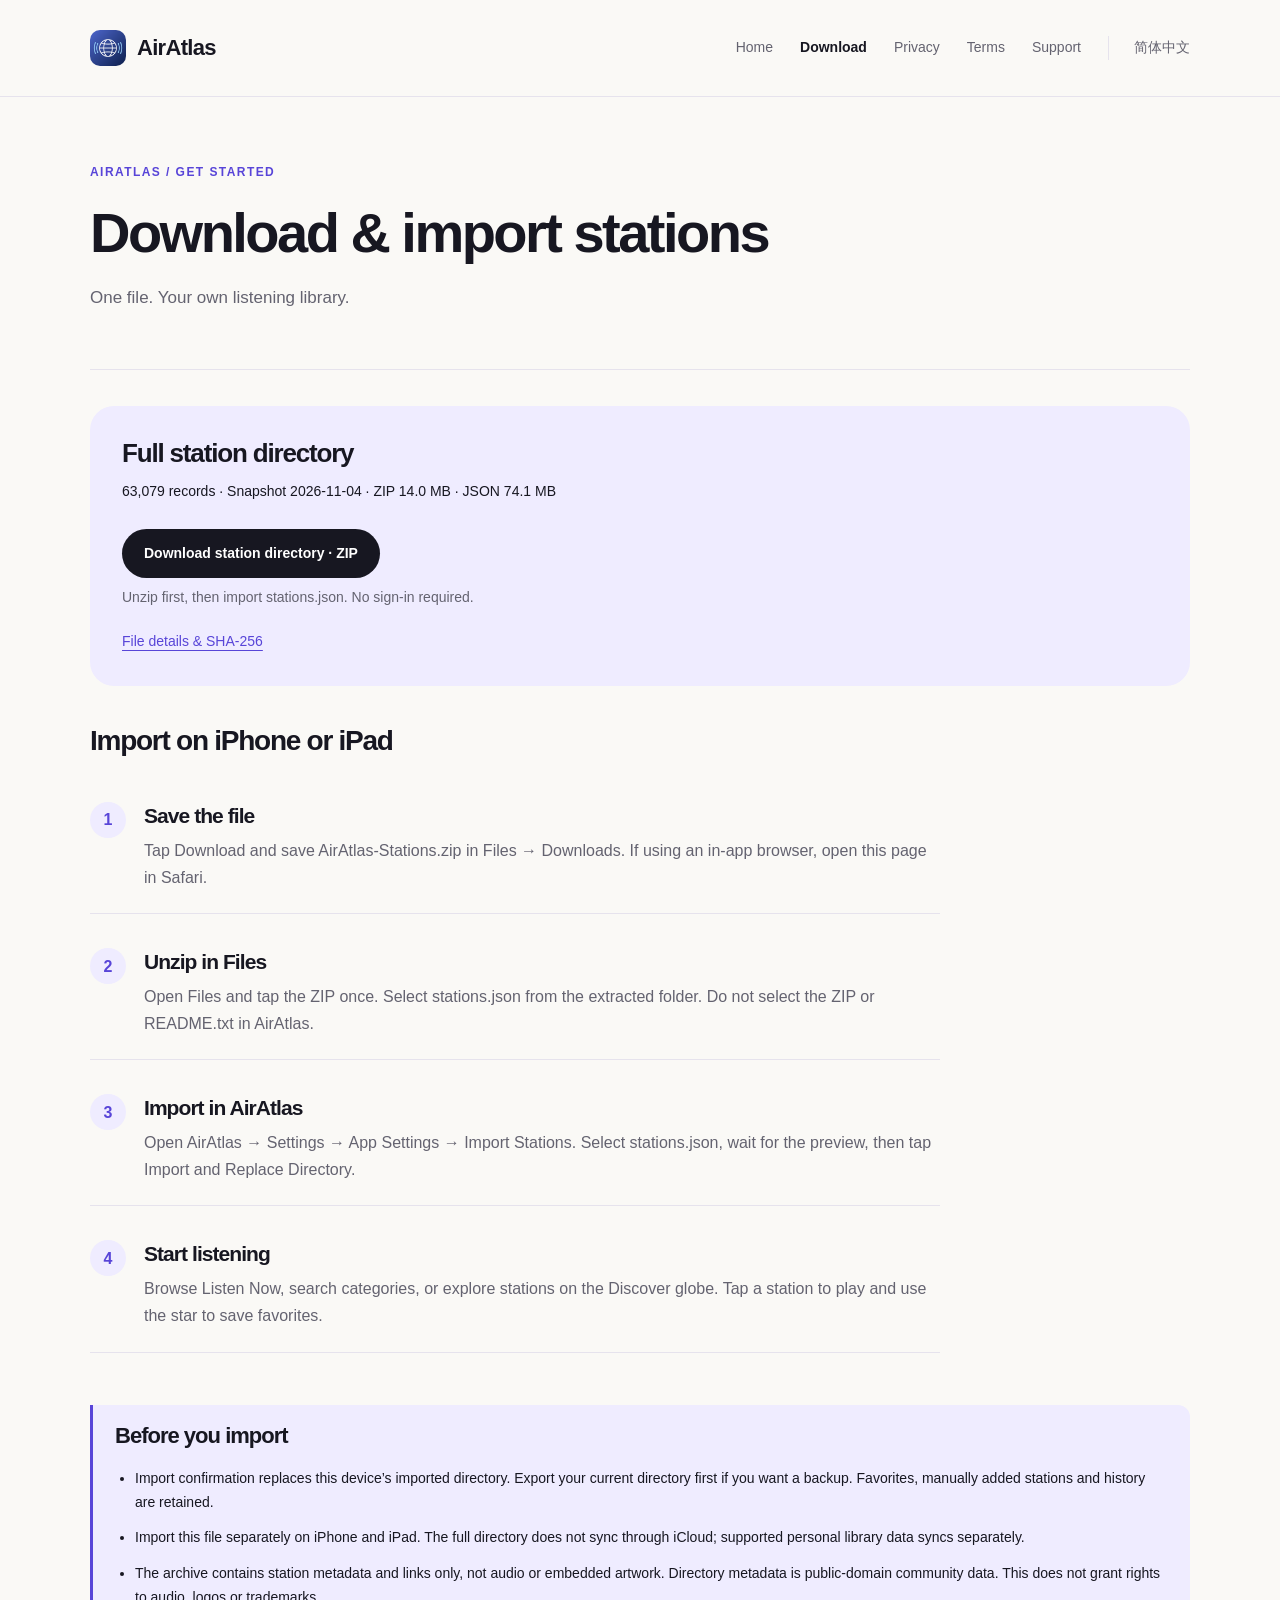
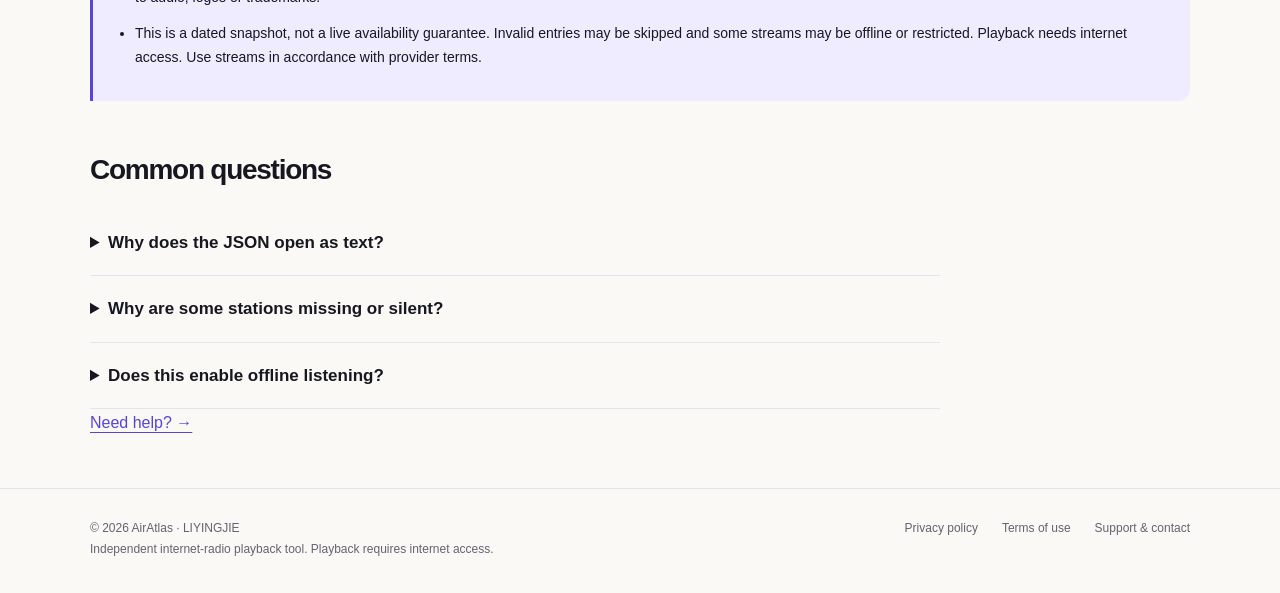
==== guide-en.html @ 5f5acb63 "Add station directory download and bilingual import guide" ====
<!doctype html><html lang="en"><head><meta charset="utf-8"><meta name="viewport" content="width=device-width, initial-scale=1"><title>Download &amp; import stations · AirAtlas</title><meta name="description" content="One file. Your own listening library."><meta name="theme-color" content="#faf9f6"><link rel="canonical" href="https://oooooooooooooooodles.github.io/airatlas-website/guide-en.html"><link rel="alternate" hreflang="zh-CN" href="https://oooooooooooooooodles.github.io/airatlas-website/guide.html"><link rel="alternate" hreflang="en" href="https://oooooooooooooooodles.github.io/airatlas-website/guide-en.html"><link rel="icon" href="app-icon.png"><link rel="stylesheet" href="site.css"></head><body><a class="skip" href="#main">Skip to content</a><header><div class="wrap nav"><a class="brand" href="index-en.html" aria-label="AirAtlas home"><img src="app-icon.png" width="36" height="36" alt="">AirAtlas</a><nav class="nav-links" aria-label="Main navigation"><a href="index-en.html">Home</a><a href="guide-en.html" aria-current="page">Download</a><a href="privacy-en.html">Privacy</a><a href="terms-en.html">Terms</a><a href="support-en.html">Support</a><a class="language" href="guide.html" lang="zh-CN" hreflang="zh-CN">简体中文</a></nav></div></header><main id="main" class="wrap"><div class="page-title"><div class="eyebrow">AIRATLAS / GET STARTED</div><h1>Download & import stations</h1><p class="description">One file. Your own listening library.</p></div>
    <section class="directory-download" aria-labelledby="download-title"><h2 id="download-title">Full station directory</h2><p>63,079 records · Snapshot 2026-11-04 · ZIP 14.0 MB · JSON 74.1 MB</p><a class="button" href="AirAtlas-Stations.zip" download>Download station directory · ZIP</a><p class="muted">Unzip first, then import stations.json. No sign-in required.</p><a href="catalog-info.json" download>File details & SHA-256</a></section>
    <section class="guide-section"><h2>Import on iPhone or iPad</h2><ol class="guide-steps"><li><span class="step-number">1</span><div><h3>Save the file</h3><p>Tap Download and save AirAtlas-Stations.zip in Files → Downloads. If using an in-app browser, open this page in Safari.</p></div></li><li><span class="step-number">2</span><div><h3>Unzip in Files</h3><p>Open Files and tap the ZIP once. Select stations.json from the extracted folder. Do not select the ZIP or README.txt in AirAtlas.</p></div></li><li><span class="step-number">3</span><div><h3>Import in AirAtlas</h3><p>Open AirAtlas → Settings → App Settings → Import Stations. Select stations.json, wait for the preview, then tap Import and Replace Directory.</p></div></li><li><span class="step-number">4</span><div><h3>Start listening</h3><p>Browse Listen Now, search categories, or explore stations on the Discover globe. Tap a station to play and use the star to save favorites.</p></div></li></ol></section>
    <section class="guide-section notice"><h2>Before you import</h2><ul><li>Import confirmation replaces this device’s imported directory. Export your current directory first if you want a backup. Favorites, manually added stations and history are retained.</li><li>Import this file separately on iPhone and iPad. The full directory does not sync through iCloud; supported personal library data syncs separately.</li><li>The archive contains station metadata and links only, not audio or embedded artwork. Directory metadata is public-domain community data. This does not grant rights to audio, logos or trademarks.</li><li>This is a dated snapshot, not a live availability guarantee. Invalid entries may be skipped and some streams may be offline or restricted. Playback needs internet access. Use streams in accordance with provider terms.</li></ul></section>
    <section class="guide-section"><h2>Common questions</h2><details><summary>Why does the JSON open as text?</summary><p>Save it to Files, then select it from Import Stations inside AirAtlas. Do not paste its contents into the app.</p></details><details><summary>Why are some stations missing or silent?</summary><p>The importer skips invalid records. A live address may also have changed or become unavailable; try another station or import an updated file.</p></details><details><summary>Does this enable offline listening?</summary><p>No. Station information can be stored locally, but live audio requires an internet connection.</p></details><p><a href="support-en.html">Need help? →</a></p></section></main><footer><div class="wrap footer-row"><div class="footer-copy">© 2026 AirAtlas · LIYINGJIE<br>Independent internet-radio playback tool. Playback requires internet access.</div><div class="footer-links"><a href="privacy-en.html">Privacy policy</a><a href="terms-en.html">Terms of use</a><a href="support-en.html">Support & contact</a></div></div></footer></body></html>
---- site.css ----
:root{--paper:#faf9f6;--ink:#171721;--muted:#646370;--accent:#5845d8;--line:#e6e3ed;--soft:#efecff;--white:#fff;color-scheme:light;font-family:-apple-system,BlinkMacSystemFont,"Segoe UI","PingFang SC","Microsoft YaHei",sans-serif;font-synthesis:none}*{box-sizing:border-box}body{margin:0;background:var(--paper);color:var(--ink);line-height:1.7}a{color:var(--accent);text-underline-offset:4px}a:hover{text-decoration:underline}a:focus-visible,summary:focus-visible{outline:3px solid var(--accent);outline-offset:5px}img{max-width:100%;height:auto}h1,h2,h3,p{margin-top:0}h1,h2,h3{line-height:1.18;letter-spacing:-.045em}p{margin-bottom:1.2em}.wrap{max-width:1180px;margin:auto;padding:0 40px}.skip{position:absolute;left:20px;top:-70px;background:#fff;padding:12px;z-index:10}.skip:focus{top:10px}header{border-bottom:1px solid var(--line)}.nav{min-height:96px;display:flex;align-items:center;justify-content:space-between;gap:28px}.brand{display:flex;align-items:center;gap:11px;font-size:22px;font-weight:700;letter-spacing:-.7px;text-decoration:none;color:var(--ink)}.brand img{width:36px;height:36px;border-radius:10px}.nav-links{display:flex;gap:27px;align-items:center}.nav-links a{text-decoration:none;color:var(--muted);font-size:14px}.nav-links a[aria-current=page]{color:var(--ink);font-weight:650}.nav-links a:hover{color:var(--accent)}.language{border-left:1px solid var(--line);padding-left:25px}.eyebrow{font-size:12px;letter-spacing:.12em;font-weight:650;color:var(--accent);text-transform:uppercase}.hero{display:grid;grid-template-columns:1.1fr 1fr;align-items:center;gap:35px;padding-top:80px;padding-bottom:88px}.hero h1{font-size:clamp(48px,6.1vw,78px);font-weight:720;margin:24px 0;line-height:1.16}.hero .lead{font-size:18px;color:var(--muted);max-width:445px;line-height:1.85}.actions{display:flex;gap:14px;align-items:center;flex-wrap:wrap;margin-top:32px}.button{display:inline-flex;justify-content:center;align-items:center;min-height:49px;padding:11px 22px;border-radius:100px;background:var(--ink);color:#fff;text-decoration:none;font-size:14px;font-weight:550}.button:hover{background:var(--accent);text-decoration:none}.button.secondary{background:transparent;color:var(--ink);border:1px solid #ccc7d8}.status{font-size:12px;color:var(--muted);margin-top:21px}.status:before{content:"";display:inline-block;width:7px;height:7px;background:var(--accent);border-radius:50%;margin-right:8px}.art-stage{position:relative;min-height:455px;display:flex;align-items:center;justify-content:center;background:#ede9fb;border-radius:42% 42% 33% 36%;isolation:isolate}.cover{position:absolute;width:57%;border-radius:18px;box-shadow:0 22px 48px #30235e30;border:1px solid #ffffff66}.cover.first{transform:translate(-45px,-25px) rotate(-11deg);z-index:2}.cover.second{transform:translate(65px,35px) rotate(13deg)}.art-caption{position:absolute;bottom:12px;font-size:11px;color:#71677f;letter-spacing:.05em}.intro{border-top:1px solid var(--line);display:grid;grid-template-columns:1fr 1.5fr;gap:80px;padding-top:58px;padding-bottom:62px}.intro h2{font-size:34px;max-width:280px}.intro p{font-size:19px;color:var(--muted);max-width:650px;margin:0}.features{display:grid;grid-template-columns:repeat(3,1fr);gap:38px;padding:12px 0 72px}.feature{border-top:1px solid var(--line);padding-top:22px}.feature .number{font-size:12px;color:var(--accent)}.feature h3{font-size:22px;letter-spacing:-.025em;margin:18px 0 12px}.feature p{font-size:15px;color:var(--muted);margin:0}.privacy-note{display:flex;align-items:center;justify-content:space-between;gap:40px;background:var(--soft);border-radius:24px;padding:34px 40px;margin-bottom:74px}.privacy-note h2{font-size:24px;margin-bottom:8px}.privacy-note p{font-size:14px;color:var(--muted);margin:0}.privacy-note a{white-space:nowrap;font-size:14px}.page-title{padding:65px 0 35px;border-bottom:1px solid var(--line)}.page-title h1{font-size:clamp(38px,5vw,56px);margin:18px 0}.page-title .description{font-size:17px;color:var(--muted);max-width:660px}.meta{font-size:13px;color:var(--muted)}.document{display:grid;grid-template-columns:210px 1fr;gap:75px;padding-top:42px;padding-bottom:82px}.toc{font-size:13px;align-self:start;position:sticky;top:30px}.toc a{display:block;padding:6px 0;color:var(--muted);text-decoration:none}.toc a:hover{color:var(--accent)}.document article{max-width:750px}.document section{scroll-margin-top:30px;margin-bottom:35px}.document h2{font-size:25px;letter-spacing:-.025em;margin:5px 0 16px}.document p,.document li{font-size:15px;color:#4e4c5b}.document ul{padding-left:21px}.document strong{color:var(--ink);font-weight:600}.notice{padding:18px 22px;border-left:3px solid var(--accent);background:var(--soft);font-size:14px;border-radius:0 12px 12px 0}.contact-box{background:var(--soft);border-radius:20px;padding:28px;margin-bottom:35px}.contact-box h2{margin-top:0}.contact-box .email{font-size:clamp(18px,3vw,24px);overflow-wrap:anywhere;font-weight:550}.contact-box p{margin-bottom:0}details{padding:20px 0;border-bottom:1px solid var(--line)}summary{cursor:pointer;font-size:17px;font-weight:550;line-height:1.5}details p{margin:15px 0 2px!important}footer{border-top:1px solid var(--line);padding:29px 0 34px}.footer-row{display:flex;justify-content:space-between;gap:22px;align-items:start}.footer-copy{font-size:12px;color:var(--muted)}.footer-links{display:flex;gap:24px;font-size:12px}.footer-links a{color:var(--muted);text-decoration:none}.preview-note{background:#fff5dc;color:#655329;text-align:center;font-size:12px;padding:8px 18px}.not-found{padding:100px 0;min-height:60vh}.not-found h1{font-size:60px}.muted{color:var(--muted)}@media(max-width:850px){.wrap{padding:0 25px}.hero{gap:16px;padding-top:48px;padding-bottom:54px}.hero h1{font-size:52px}.art-stage{min-height:340px}.intro{gap:35px}.document{grid-template-columns:155px 1fr;gap:35px}.features{gap:24px}.nav-links{gap:18px}}@media(max-width:620px){.wrap{padding:0 22px}.nav{min-height:82px;gap:15px;flex-wrap:wrap;padding-top:16px;padding-bottom:14px}.brand{font-size:20px}.brand img{width:31px;height:31px}.nav-links{gap:15px}.nav-links a{font-size:12px}.language{padding-left:13px}.hero{grid-template-columns:1fr;padding-top:40px;padding-bottom:45px;gap:30px}.hero h1{font-size:54px;margin-top:18px}.hero .lead{font-size:16px}.art-stage{min-height:330px;max-width:400px;width:100%;justify-self:center}.intro{grid-template-columns:1fr;gap:5px;padding-top:35px;padding-bottom:36px}.intro h2{font-size:28px;max-width:none}.intro p{font-size:16px}.features{grid-template-columns:1fr;gap:29px;padding-bottom:40px}.feature h3{margin-top:12px;font-size:21px}.privacy-note{flex-direction:column;align-items:start;gap:17px;padding:27px;margin-bottom:42px}.privacy-note h2{font-size:22px}.page-title{padding-top:40px}.document{display:block;padding-top:24px;padding-bottom:35px}.toc{position:static;border-bottom:1px solid var(--line);padding-bottom:20px;margin-bottom:30px;display:flex;flex-wrap:wrap;gap:0 20px}.toc a{font-size:12px}.footer-row{flex-direction:column;gap:15px}.page-title h1{font-size:39px}.contact-box{padding:22px}}@media(prefers-reduced-motion:no-preference){a{transition:background-color .16s,color .16s}}@media print{header,.toc,.preview-note,.footer-links{display:none}.document{display:block}.wrap{max-width:none}.document article{max-width:none}body{background:#fff}.page-title{padding-top:0}}

.nav-links{flex-wrap:wrap}.actions{flex-wrap:wrap}.directory-download{margin:36px 0;padding:32px;background:var(--soft);border-radius:24px}.directory-download h2{font-size:26px;margin:0 0 12px}.directory-download .button{margin:8px 0}.directory-download p,.directory-download>a:not(.button){font-size:14px;overflow-wrap:anywhere}.guide-section{margin:38px 0 52px;max-width:850px}.guide-section h2{font-size:28px}.guide-steps{padding:0;list-style:none}.guide-steps li{display:flex;gap:18px;padding:22px 0;border-bottom:1px solid var(--line)}.step-number{flex:none;display:grid;place-items:center;width:36px;height:36px;border-radius:50%;background:var(--soft);color:var(--accent);font-weight:650}.guide-steps h3{margin:2px 0 8px;font-size:21px}.guide-steps p{margin:0;color:var(--muted)}.guide-section li{margin-bottom:12px}.guide-section.notice{max-width:none}.guide-section.notice h2{font-size:22px}.guide-section.notice ul{padding-left:20px}a:focus-visible,summary:focus-visible{outline:3px solid var(--accent);outline-offset:4px}@media(max-width:620px){.directory-download{padding:24px}.guide-section h2{font-size:25px}.nav-links{row-gap:12px}}
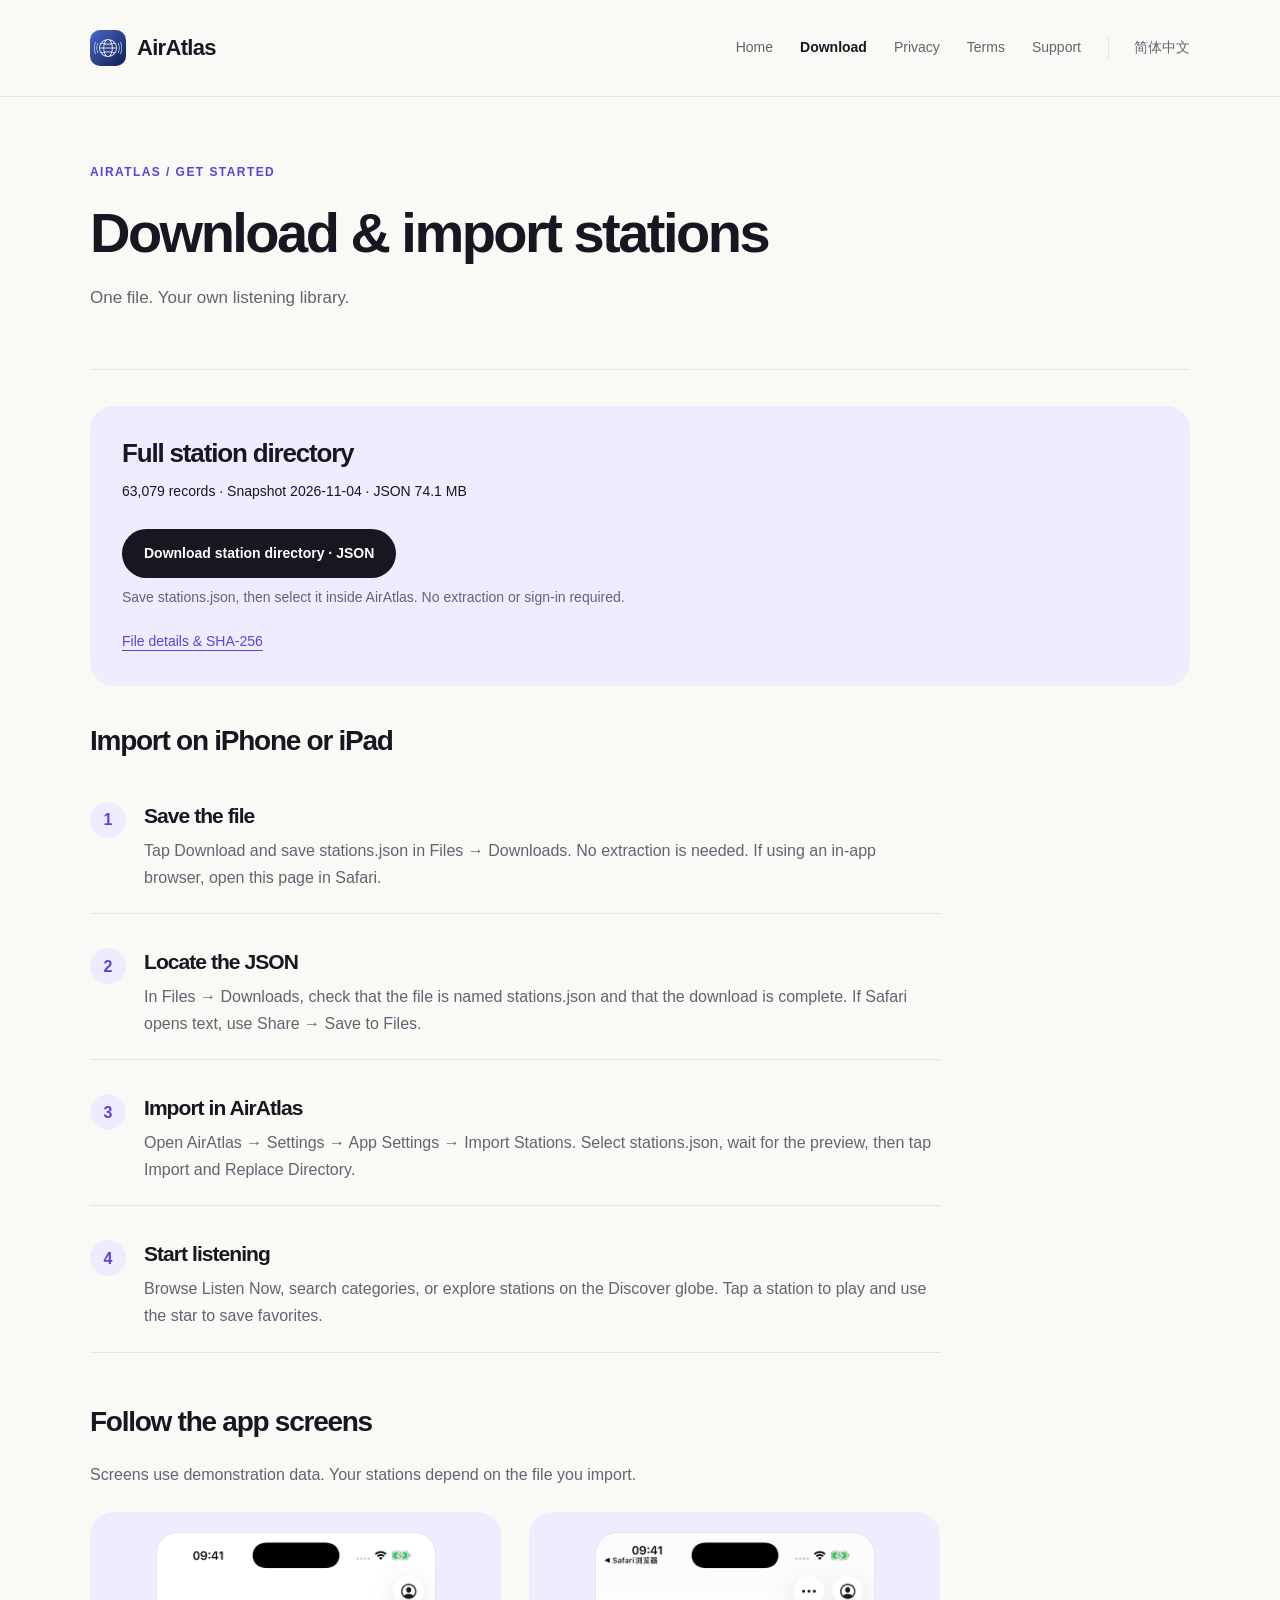
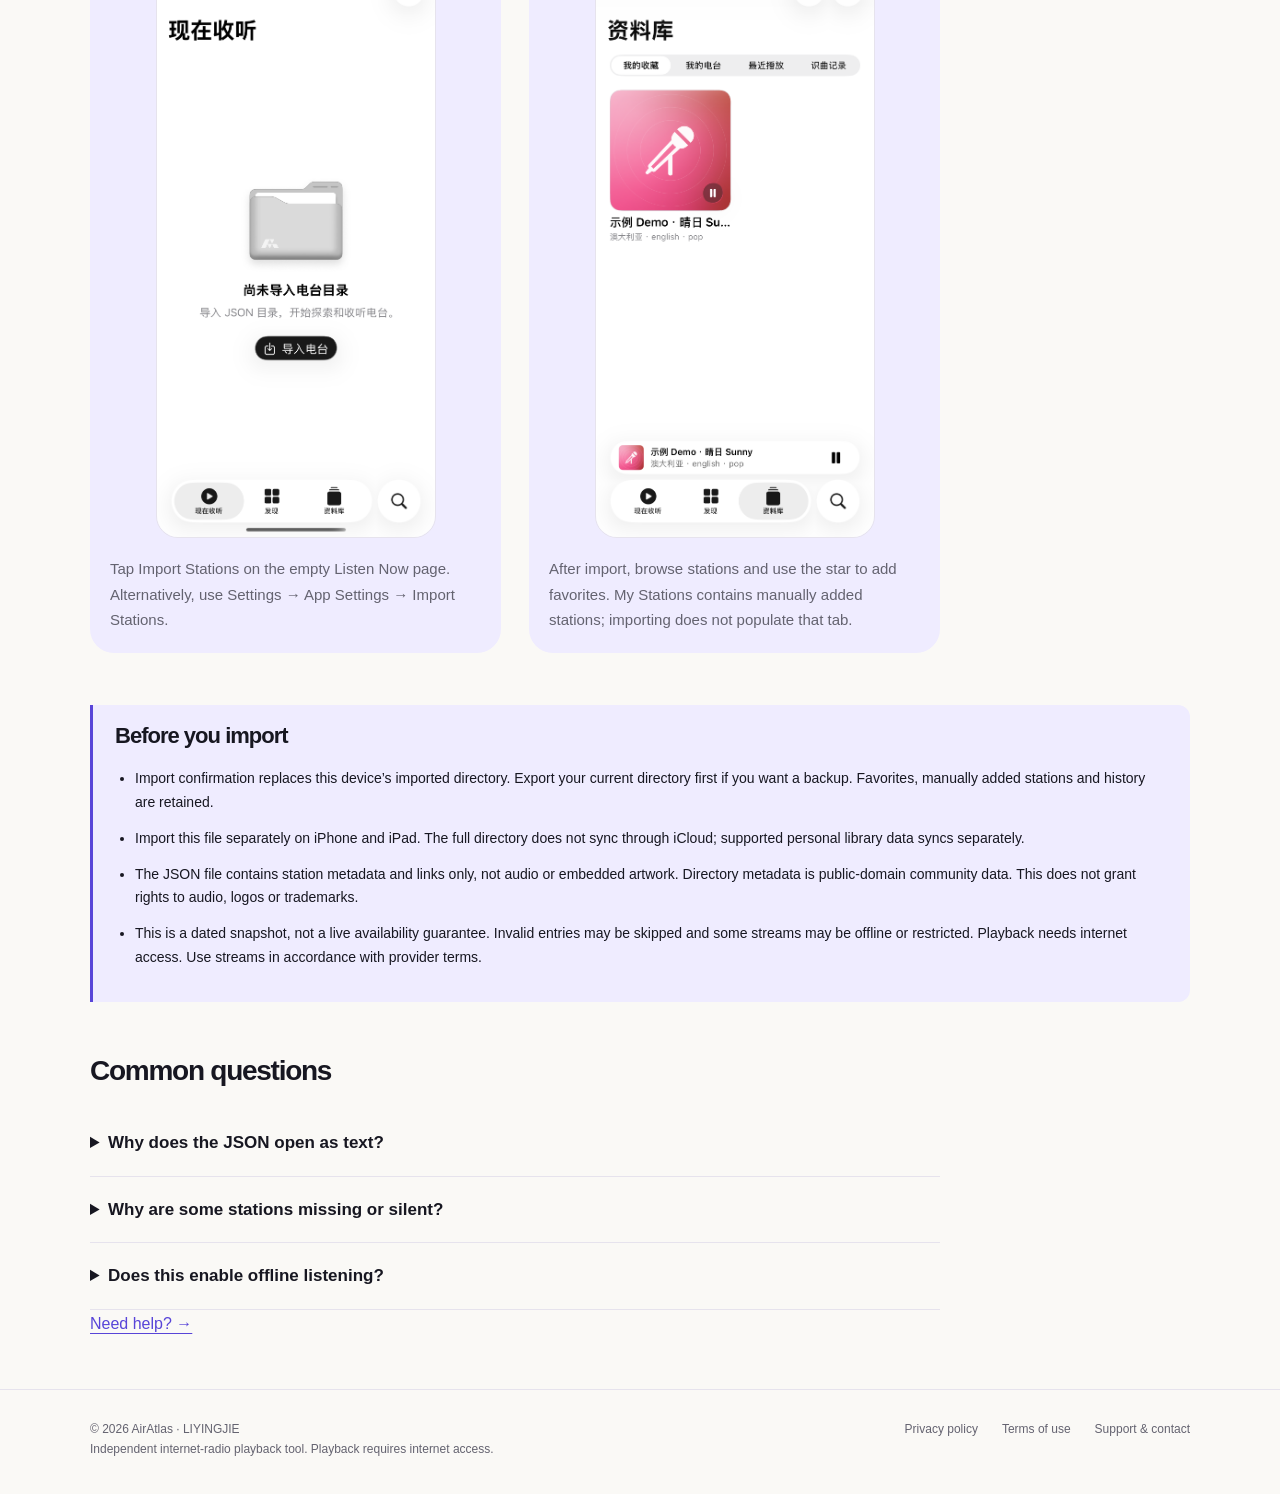
==== commit 04d951b9: "Use direct JSON download and add app UI import illustrations" ====
--- a/guide-en.html
+++ b/guide-en.html
@@ -1,5 +1,6 @@
 <!doctype html><html lang="en"><head><meta charset="utf-8"><meta name="viewport" content="width=device-width, initial-scale=1"><title>Download &amp; import stations · AirAtlas</title><meta name="description" content="One file. Your own listening library."><meta name="theme-color" content="#faf9f6"><link rel="canonical" href="https://oooooooooooooooodles.github.io/airatlas-website/guide-en.html"><link rel="alternate" hreflang="zh-CN" href="https://oooooooooooooooodles.github.io/airatlas-website/guide.html"><link rel="alternate" hreflang="en" href="https://oooooooooooooooodles.github.io/airatlas-website/guide-en.html"><link rel="icon" href="app-icon.png"><link rel="stylesheet" href="site.css"></head><body><a class="skip" href="#main">Skip to content</a><header><div class="wrap nav"><a class="brand" href="index-en.html" aria-label="AirAtlas home"><img src="app-icon.png" width="36" height="36" alt="">AirAtlas</a><nav class="nav-links" aria-label="Main navigation"><a href="index-en.html">Home</a><a href="guide-en.html" aria-current="page">Download</a><a href="privacy-en.html">Privacy</a><a href="terms-en.html">Terms</a><a href="support-en.html">Support</a><a class="language" href="guide.html" lang="zh-CN" hreflang="zh-CN">简体中文</a></nav></div></header><main id="main" class="wrap"><div class="page-title"><div class="eyebrow">AIRATLAS / GET STARTED</div><h1>Download & import stations</h1><p class="description">One file. Your own listening library.</p></div>
-    <section class="directory-download" aria-labelledby="download-title"><h2 id="download-title">Full station directory</h2><p>63,079 records · Snapshot 2026-11-04 · ZIP 14.0 MB · JSON 74.1 MB</p><a class="button" href="AirAtlas-Stations.zip" download>Download station directory · ZIP</a><p class="muted">Unzip first, then import stations.json. No sign-in required.</p><a href="catalog-info.json" download>File details & SHA-256</a></section>
-    <section class="guide-section"><h2>Import on iPhone or iPad</h2><ol class="guide-steps"><li><span class="step-number">1</span><div><h3>Save the file</h3><p>Tap Download and save AirAtlas-Stations.zip in Files → Downloads. If using an in-app browser, open this page in Safari.</p></div></li><li><span class="step-number">2</span><div><h3>Unzip in Files</h3><p>Open Files and tap the ZIP once. Select stations.json from the extracted folder. Do not select the ZIP or README.txt in AirAtlas.</p></div></li><li><span class="step-number">3</span><div><h3>Import in AirAtlas</h3><p>Open AirAtlas → Settings → App Settings → Import Stations. Select stations.json, wait for the preview, then tap Import and Replace Directory.</p></div></li><li><span class="step-number">4</span><div><h3>Start listening</h3><p>Browse Listen Now, search categories, or explore stations on the Discover globe. Tap a station to play and use the star to save favorites.</p></div></li></ol></section>
-    <section class="guide-section notice"><h2>Before you import</h2><ul><li>Import confirmation replaces this device’s imported directory. Export your current directory first if you want a backup. Favorites, manually added stations and history are retained.</li><li>Import this file separately on iPhone and iPad. The full directory does not sync through iCloud; supported personal library data syncs separately.</li><li>The archive contains station metadata and links only, not audio or embedded artwork. Directory metadata is public-domain community data. This does not grant rights to audio, logos or trademarks.</li><li>This is a dated snapshot, not a live availability guarantee. Invalid entries may be skipped and some streams may be offline or restricted. Playback needs internet access. Use streams in accordance with provider terms.</li></ul></section>
+    <section class="directory-download" aria-labelledby="download-title"><h2 id="download-title">Full station directory</h2><p>63,079 records · Snapshot 2026-11-04 · JSON 74.1 MB</p><a class="button" href="https://github.com/oooooooooooooooodles/airatlas-website/releases/download/directory-2026-11-04/stations.json" download="stations.json">Download station directory · JSON</a><p class="muted">Save stations.json, then select it inside AirAtlas. No extraction or sign-in required.</p><a href="catalog-info.json" download>File details & SHA-256</a></section>
+    <section class="guide-section"><h2>Import on iPhone or iPad</h2><ol class="guide-steps"><li><span class="step-number">1</span><div><h3>Save the file</h3><p>Tap Download and save stations.json in Files → Downloads. No extraction is needed. If using an in-app browser, open this page in Safari.</p></div></li><li><span class="step-number">2</span><div><h3>Locate the JSON</h3><p>In Files → Downloads, check that the file is named stations.json and that the download is complete. If Safari opens text, use Share → Save to Files.</p></div></li><li><span class="step-number">3</span><div><h3>Import in AirAtlas</h3><p>Open AirAtlas → Settings → App Settings → Import Stations. Select stations.json, wait for the preview, then tap Import and Replace Directory.</p></div></li><li><span class="step-number">4</span><div><h3>Start listening</h3><p>Browse Listen Now, search categories, or explore stations on the Discover globe. Tap a station to play and use the star to save favorites.</p></div></li></ol></section>
+    <section class="guide-section"><h2>Follow the app screens</h2><p class="muted">Screens use demonstration data. Your stations depend on the file you import.</p><div class="guide-gallery"><figure><a href="guide-import.png" target="_blank" rel="noopener"><img src="guide-import.png" width="1206" height="2622" loading="lazy" alt="AirAtlas Listen Now import button"></a><figcaption>Tap Import Stations on the empty Listen Now page. Alternatively, use Settings → App Settings → Import Stations.</figcaption></figure><figure><a href="guide-library.png" target="_blank" rel="noopener"><img src="guide-library.png" width="1206" height="2622" loading="lazy" alt="AirAtlas library and favorites"></a><figcaption>After import, browse stations and use the star to add favorites. My Stations contains manually added stations; importing does not populate that tab.</figcaption></figure></div></section>
+    <section class="guide-section notice"><h2>Before you import</h2><ul><li>Import confirmation replaces this device’s imported directory. Export your current directory first if you want a backup. Favorites, manually added stations and history are retained.</li><li>Import this file separately on iPhone and iPad. The full directory does not sync through iCloud; supported personal library data syncs separately.</li><li>The JSON file contains station metadata and links only, not audio or embedded artwork. Directory metadata is public-domain community data. This does not grant rights to audio, logos or trademarks.</li><li>This is a dated snapshot, not a live availability guarantee. Invalid entries may be skipped and some streams may be offline or restricted. Playback needs internet access. Use streams in accordance with provider terms.</li></ul></section>
     <section class="guide-section"><h2>Common questions</h2><details><summary>Why does the JSON open as text?</summary><p>Save it to Files, then select it from Import Stations inside AirAtlas. Do not paste its contents into the app.</p></details><details><summary>Why are some stations missing or silent?</summary><p>The importer skips invalid records. A live address may also have changed or become unavailable; try another station or import an updated file.</p></details><details><summary>Does this enable offline listening?</summary><p>No. Station information can be stored locally, but live audio requires an internet connection.</p></details><p><a href="support-en.html">Need help? →</a></p></section></main><footer><div class="wrap footer-row"><div class="footer-copy">© 2026 AirAtlas · LIYINGJIE<br>Independent internet-radio playback tool. Playback requires internet access.</div><div class="footer-links"><a href="privacy-en.html">Privacy policy</a><a href="terms-en.html">Terms of use</a><a href="support-en.html">Support & contact</a></div></div></footer></body></html>
--- a/site.css
+++ b/site.css
@@ -1,3 +1,5 @@
 :root{--paper:#faf9f6;--ink:#171721;--muted:#646370;--accent:#5845d8;--line:#e6e3ed;--soft:#efecff;--white:#fff;color-scheme:light;font-family:-apple-system,BlinkMacSystemFont,"Segoe UI","PingFang SC","Microsoft YaHei",sans-serif;font-synthesis:none}*{box-sizing:border-box}body{margin:0;background:var(--paper);color:var(--ink);line-height:1.7}a{color:var(--accent);text-underline-offset:4px}a:hover{text-decoration:underline}a:focus-visible,summary:focus-visible{outline:3px solid var(--accent);outline-offset:5px}img{max-width:100%;height:auto}h1,h2,h3,p{margin-top:0}h1,h2,h3{line-height:1.18;letter-spacing:-.045em}p{margin-bottom:1.2em}.wrap{max-width:1180px;margin:auto;padding:0 40px}.skip{position:absolute;left:20px;top:-70px;background:#fff;padding:12px;z-index:10}.skip:focus{top:10px}header{border-bottom:1px solid var(--line)}.nav{min-height:96px;display:flex;align-items:center;justify-content:space-between;gap:28px}.brand{display:flex;align-items:center;gap:11px;font-size:22px;font-weight:700;letter-spacing:-.7px;text-decoration:none;color:var(--ink)}.brand img{width:36px;height:36px;border-radius:10px}.nav-links{display:flex;gap:27px;align-items:center}.nav-links a{text-decoration:none;color:var(--muted);font-size:14px}.nav-links a[aria-current=page]{color:var(--ink);font-weight:650}.nav-links a:hover{color:var(--accent)}.language{border-left:1px solid var(--line);padding-left:25px}.eyebrow{font-size:12px;letter-spacing:.12em;font-weight:650;color:var(--accent);text-transform:uppercase}.hero{display:grid;grid-template-columns:1.1fr 1fr;align-items:center;gap:35px;padding-top:80px;padding-bottom:88px}.hero h1{font-size:clamp(48px,6.1vw,78px);font-weight:720;margin:24px 0;line-height:1.16}.hero .lead{font-size:18px;color:var(--muted);max-width:445px;line-height:1.85}.actions{display:flex;gap:14px;align-items:center;flex-wrap:wrap;margin-top:32px}.button{display:inline-flex;justify-content:center;align-items:center;min-height:49px;padding:11px 22px;border-radius:100px;background:var(--ink);color:#fff;text-decoration:none;font-size:14px;font-weight:550}.button:hover{background:var(--accent);text-decoration:none}.button.secondary{background:transparent;color:var(--ink);border:1px solid #ccc7d8}.status{font-size:12px;color:var(--muted);margin-top:21px}.status:before{content:"";display:inline-block;width:7px;height:7px;background:var(--accent);border-radius:50%;margin-right:8px}.art-stage{position:relative;min-height:455px;display:flex;align-items:center;justify-content:center;background:#ede9fb;border-radius:42% 42% 33% 36%;isolation:isolate}.cover{position:absolute;width:57%;border-radius:18px;box-shadow:0 22px 48px #30235e30;border:1px solid #ffffff66}.cover.first{transform:translate(-45px,-25px) rotate(-11deg);z-index:2}.cover.second{transform:translate(65px,35px) rotate(13deg)}.art-caption{position:absolute;bottom:12px;font-size:11px;color:#71677f;letter-spacing:.05em}.intro{border-top:1px solid var(--line);display:grid;grid-template-columns:1fr 1.5fr;gap:80px;padding-top:58px;padding-bottom:62px}.intro h2{font-size:34px;max-width:280px}.intro p{font-size:19px;color:var(--muted);max-width:650px;margin:0}.features{display:grid;grid-template-columns:repeat(3,1fr);gap:38px;padding:12px 0 72px}.feature{border-top:1px solid var(--line);padding-top:22px}.feature .number{font-size:12px;color:var(--accent)}.feature h3{font-size:22px;letter-spacing:-.025em;margin:18px 0 12px}.feature p{font-size:15px;color:var(--muted);margin:0}.privacy-note{display:flex;align-items:center;justify-content:space-between;gap:40px;background:var(--soft);border-radius:24px;padding:34px 40px;margin-bottom:74px}.privacy-note h2{font-size:24px;margin-bottom:8px}.privacy-note p{font-size:14px;color:var(--muted);margin:0}.privacy-note a{white-space:nowrap;font-size:14px}.page-title{padding:65px 0 35px;border-bottom:1px solid var(--line)}.page-title h1{font-size:clamp(38px,5vw,56px);margin:18px 0}.page-title .description{font-size:17px;color:var(--muted);max-width:660px}.meta{font-size:13px;color:var(--muted)}.document{display:grid;grid-template-columns:210px 1fr;gap:75px;padding-top:42px;padding-bottom:82px}.toc{font-size:13px;align-self:start;position:sticky;top:30px}.toc a{display:block;padding:6px 0;color:var(--muted);text-decoration:none}.toc a:hover{color:var(--accent)}.document article{max-width:750px}.document section{scroll-margin-top:30px;margin-bottom:35px}.document h2{font-size:25px;letter-spacing:-.025em;margin:5px 0 16px}.document p,.document li{font-size:15px;color:#4e4c5b}.document ul{padding-left:21px}.document strong{color:var(--ink);font-weight:600}.notice{padding:18px 22px;border-left:3px solid var(--accent);background:var(--soft);font-size:14px;border-radius:0 12px 12px 0}.contact-box{background:var(--soft);border-radius:20px;padding:28px;margin-bottom:35px}.contact-box h2{margin-top:0}.contact-box .email{font-size:clamp(18px,3vw,24px);overflow-wrap:anywhere;font-weight:550}.contact-box p{margin-bottom:0}details{padding:20px 0;border-bottom:1px solid var(--line)}summary{cursor:pointer;font-size:17px;font-weight:550;line-height:1.5}details p{margin:15px 0 2px!important}footer{border-top:1px solid var(--line);padding:29px 0 34px}.footer-row{display:flex;justify-content:space-between;gap:22px;align-items:start}.footer-copy{font-size:12px;color:var(--muted)}.footer-links{display:flex;gap:24px;font-size:12px}.footer-links a{color:var(--muted);text-decoration:none}.preview-note{background:#fff5dc;color:#655329;text-align:center;font-size:12px;padding:8px 18px}.not-found{padding:100px 0;min-height:60vh}.not-found h1{font-size:60px}.muted{color:var(--muted)}@media(max-width:850px){.wrap{padding:0 25px}.hero{gap:16px;padding-top:48px;padding-bottom:54px}.hero h1{font-size:52px}.art-stage{min-height:340px}.intro{gap:35px}.document{grid-template-columns:155px 1fr;gap:35px}.features{gap:24px}.nav-links{gap:18px}}@media(max-width:620px){.wrap{padding:0 22px}.nav{min-height:82px;gap:15px;flex-wrap:wrap;padding-top:16px;padding-bottom:14px}.brand{font-size:20px}.brand img{width:31px;height:31px}.nav-links{gap:15px}.nav-links a{font-size:12px}.language{padding-left:13px}.hero{grid-template-columns:1fr;padding-top:40px;padding-bottom:45px;gap:30px}.hero h1{font-size:54px;margin-top:18px}.hero .lead{font-size:16px}.art-stage{min-height:330px;max-width:400px;width:100%;justify-self:center}.intro{grid-template-columns:1fr;gap:5px;padding-top:35px;padding-bottom:36px}.intro h2{font-size:28px;max-width:none}.intro p{font-size:16px}.features{grid-template-columns:1fr;gap:29px;padding-bottom:40px}.feature h3{margin-top:12px;font-size:21px}.privacy-note{flex-direction:column;align-items:start;gap:17px;padding:27px;margin-bottom:42px}.privacy-note h2{font-size:22px}.page-title{padding-top:40px}.document{display:block;padding-top:24px;padding-bottom:35px}.toc{position:static;border-bottom:1px solid var(--line);padding-bottom:20px;margin-bottom:30px;display:flex;flex-wrap:wrap;gap:0 20px}.toc a{font-size:12px}.footer-row{flex-direction:column;gap:15px}.page-title h1{font-size:39px}.contact-box{padding:22px}}@media(prefers-reduced-motion:no-preference){a{transition:background-color .16s,color .16s}}@media print{header,.toc,.preview-note,.footer-links{display:none}.document{display:block}.wrap{max-width:none}.document article{max-width:none}body{background:#fff}.page-title{padding-top:0}}
 
 .nav-links{flex-wrap:wrap}.actions{flex-wrap:wrap}.directory-download{margin:36px 0;padding:32px;background:var(--soft);border-radius:24px}.directory-download h2{font-size:26px;margin:0 0 12px}.directory-download .button{margin:8px 0}.directory-download p,.directory-download>a:not(.button){font-size:14px;overflow-wrap:anywhere}.guide-section{margin:38px 0 52px;max-width:850px}.guide-section h2{font-size:28px}.guide-steps{padding:0;list-style:none}.guide-steps li{display:flex;gap:18px;padding:22px 0;border-bottom:1px solid var(--line)}.step-number{flex:none;display:grid;place-items:center;width:36px;height:36px;border-radius:50%;background:var(--soft);color:var(--accent);font-weight:650}.guide-steps h3{margin:2px 0 8px;font-size:21px}.guide-steps p{margin:0;color:var(--muted)}.guide-section li{margin-bottom:12px}.guide-section.notice{max-width:none}.guide-section.notice h2{font-size:22px}.guide-section.notice ul{padding-left:20px}a:focus-visible,summary:focus-visible{outline:3px solid var(--accent);outline-offset:4px}@media(max-width:620px){.directory-download{padding:24px}.guide-section h2{font-size:25px}.nav-links{row-gap:12px}}
+
+.guide-gallery{display:grid;grid-template-columns:repeat(2,minmax(0,1fr));gap:28px;margin-top:24px}.guide-gallery figure{margin:0;padding:20px;border-radius:24px;background:var(--soft)}.guide-gallery img{display:block;width:100%;max-width:280px;height:auto;margin:auto;border-radius:22px;border:1px solid var(--line)}.guide-gallery figcaption{margin-top:18px;font-size:15px;color:var(--muted);line-height:1.7}@media(max-width:620px){.guide-gallery{grid-template-columns:1fr}.guide-gallery img{max-width:260px}}
